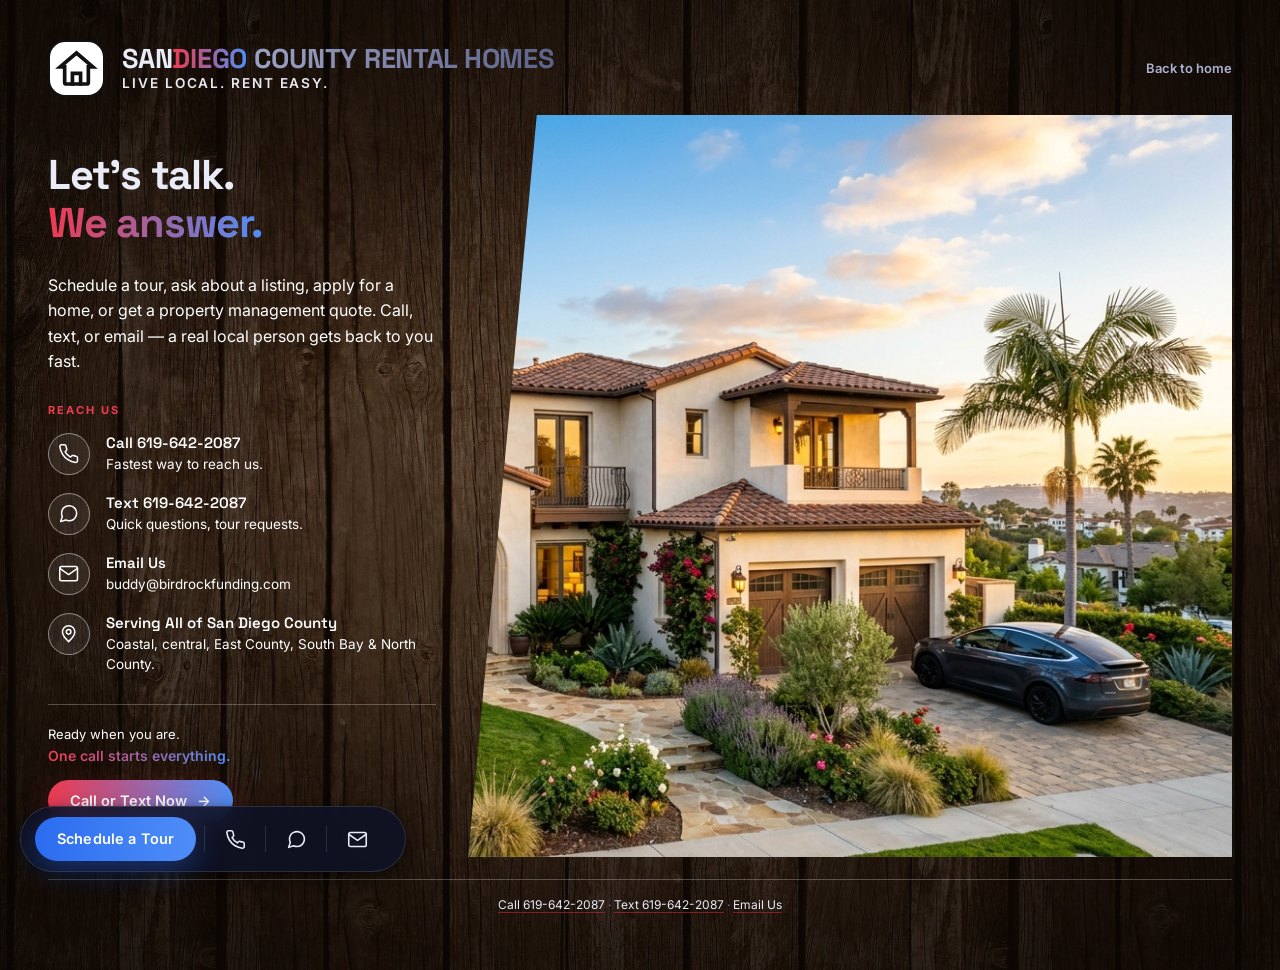
==== contact.html @ 7c3f0041 "Revert cowboy titles, live chat + Schedule gradient blue, rancher-brand black-on-white house logo" ====
<!doctype html>
<html lang="en">
<head>
  <meta charset="UTF-8">
  <meta name="viewport" content="width=device-width, initial-scale=1">
  <title>Contact & Apply | San Diego County Rental Homes</title>
  <meta name="description" content="Contact San Diego County Rental Homes: call or text 619-642-2087, or email us to schedule a tour, apply for a home, or ask about property management.">
  <link rel="preconnect" href="https://fonts.googleapis.com">
  <link rel="preconnect" href="https://fonts.gstatic.com" crossorigin>
  <link href="https://fonts.googleapis.com/css2?family=Space+Grotesk:wght@500;600;700&family=Inter:wght@400;500;600;700&display=swap" rel="stylesheet">
  <link rel="icon" type="image/svg+xml" href="assets/logo.svg">
  <link rel="manifest" href="site.webmanifest">
  <meta name="theme-color" content="#0b0f1e">
  <link rel="stylesheet" href="pages.css?v=17">
  <link rel="stylesheet" href="floating-bar.css?v=6">
</head>
<body>
  <div class="page">
    <nav class="page-nav" aria-label="Main navigation">
      <a class="brand" href="index.html"><img class="brand-mark" src="assets/logo.svg" alt="San Diego County Rental Homes logo"><div><h1 class="brand-title">SAN<span class="accent">DIEGO</span> <span class="suffix">COUNTY RENTAL HOMES</span></h1><span class="brand-sub">LIVE LOCAL. RENT EASY.</span></div></a>
      <a class="back-link" href="index.html">Back to home</a>
    </nav>
    <main class="hero">
      <section class="hero-copy">
        <h2 class="page-heading heading-wide">Let's talk.<br><span class="grad">We answer.</span></h2>
        <p class="page-lede">Schedule a tour, ask about a listing, apply for a home, or get a property management quote. Call, text, or email — a real local person gets back to you fast.</p>
        <div class="section-label">Reach Us</div>
        <div class="features">
          <div class="feature">
            <a class="feature-icon" href="tel:+16196422087" aria-label="Call 619-642-2087"><svg viewBox="0 0 24 24" fill="none" stroke="#ffffff" stroke-width="1.7" stroke-linecap="round" stroke-linejoin="round"><path d="M22 16.92v3a2 2 0 0 1-2.18 2 19.79 19.79 0 0 1-8.63-3.07 19.5 19.5 0 0 1-6-6 19.79 19.79 0 0 1-3.07-8.67A2 2 0 0 1 4.11 2h3a2 2 0 0 1 2 1.72c.127.96.361 1.903.7 2.81a2 2 0 0 1-.45 2.11L8.09 9.91a16 16 0 0 0 6 6l1.27-1.27a2 2 0 0 1 2.11-.45c.907.339 1.85.573 2.81.7A2 2 0 0 1 22 16.92z"/></svg></a>
            <div>
              <h3><a href="tel:+16196422087">Call 619-642-2087</a></h3>
              <p>Fastest way to reach us.</p>
            </div>
          </div>
          <div class="feature">
            <a class="feature-icon" href="sms:+16196422087" aria-label="Text 619-642-2087"><svg viewBox="0 0 24 24" fill="none" stroke="#ffffff" stroke-width="1.7"><path d="M21 11.5a8.38 8.38 0 0 1-.9 3.8 8.5 8.5 0 0 1-7.6 4.7 8.38 8.38 0 0 1-3.8-.9L3 21l1.9-5.7a8.38 8.38 0 0 1-.9-3.8 8.5 8.5 0 0 1 4.7-7.6 8.38 8.38 0 0 1 3.8-.9h.5a8.48 8.48 0 0 1 8 8v.5z" stroke-linecap="round" stroke-linejoin="round"/></svg></a>
            <div>
              <h3><a href="sms:+16196422087">Text 619-642-2087</a></h3>
              <p>Quick questions, tour requests.</p>
            </div>
          </div>
          <div class="feature">
            <a class="feature-icon" href="mailto:buddy@birdrockfunding.com" aria-label="Email us"><svg viewBox="0 0 24 24" fill="none" stroke="#ffffff" stroke-width="1.7"><rect x="2" y="4" width="20" height="16" rx="2"/><path d="m22 6-10 7L2 6" stroke-linecap="round" stroke-linejoin="round"/></svg></a>
            <div>
              <h3><a href="mailto:buddy@birdrockfunding.com">Email Us</a></h3>
              <p>buddy@birdrockfunding.com</p>
            </div>
          </div>
          <div class="feature">
            <a class="feature-icon" href="index.html" aria-label="Service areas"><svg viewBox="0 0 24 24" fill="none" stroke="#ffffff" stroke-width="1.7" stroke-linecap="round" stroke-linejoin="round"><path d="M12 21s-7-6.1-7-11a7 7 0 0 1 14 0c0 4.9-7 11-7 11z"/><circle cx="12" cy="10" r="2.6"/></svg></a>
            <div>
              <h3>Serving All of San Diego County</h3>
              <p>Coastal, central, East County, South Bay &amp; North County.</p>
            </div>
          </div>
        </div>
        <div class="cta-row">
          <div class="cta-text">Ready when you are.<br><strong>One call starts everything.</strong></div>
          <a class="cta-button" href="tel:+16196422087" target="_blank" rel="noopener noreferrer">Call or Text Now <span>→</span></a>
        </div>
      </section>
      <div class="hero-photo-frame"><img src="assets/hero.jpg" alt="A beautiful San Diego rental home at golden hour"></div>
    </main>
    <footer class="page-footer" style="justify-content: center;">
      <div class="footer-contact" style="flex-direction: row; gap: 10px; text-align: center;">
        <span><a href="tel:+16196422087">Call 619-642-2087</a> &middot; <a href="sms:+16196422087">Text 619-642-2087</a> &middot; <a href="mailto:buddy@birdrockfunding.com">Email Us</a></span>
      </div>
    </footer>
  </div>
<nav class="footer-bar" role="navigation" aria-label="App actions">
  <a class="footer-btn footer-cta" aria-label="Schedule a Tour" href="contact.html"><span>Schedule a Tour</span></a>
  <div class="fb-divider"></div>
  <a class="footer-btn" aria-label="Call" href="tel:+16196422087"><svg viewBox="0 0 24 24"><path d="M22 16.92v3a2 2 0 0 1-2.18 2 19.79 19.79 0 0 1-8.63-3.07 19.5 19.5 0 0 1-6-6 19.79 19.79 0 0 1-3.07-8.67A2 2 0 0 1 4.11 2h3a2 2 0 0 1 2 1.72c.127.96.361 1.903.7 2.81a2 2 0 0 1-.45 2.11L8.09 9.91a16 16 0 0 0 6 6l1.27-1.27a2 2 0 0 1 2.11-.45c.907.339 1.85.573 2.81.7A2 2 0 0 1 22 16.92z"/></svg></a>
  <div class="fb-divider"></div>
  <a class="footer-btn" aria-label="Text" href="sms:+16196422087"><svg viewBox="0 0 24 24"><path d="M21 11.5a8.38 8.38 0 0 1-.9 3.8 8.5 8.5 0 0 1-7.6 4.7 8.38 8.38 0 0 1-3.8-.9L3 21l1.9-5.7a8.38 8.38 0 0 1-.9-3.8 8.5 8.5 0 0 1 4.7-7.6 8.38 8.38 0 0 1 3.8-.9h.5a8.48 8.48 0 0 1 8 8v.5z"/></svg></a>
  <div class="fb-divider"></div>
  <a class="footer-btn" aria-label="Email" href="mailto:buddy@birdrockfunding.com"><svg viewBox="0 0 24 24"><rect x="2" y="4" width="20" height="16" rx="2"/><path d="m22 6-10 7L2 6"/></svg></a>
</nav>
<script src="floating-bar.js?v=4"></script>
<script>
  window.chatwootSettings = {
    launcherTitle: "Chat with Buddy",
    position: 'right',
    locale: 'en',
    darkMode: 'dark',
    type: 'expanded'
  };
  (function(d,t) {
    var BASE_URL="https://app.chatwoot.com";
    var g=d.createElement(t),s=d.getElementsByTagName(t)[0];
    g.src=BASE_URL+"/packs/js/sdk.js";
    g.async = true;
    s.parentNode.insertBefore(g,s);
    g.onload=function(){
      window.chatwootSDK.run({
        websiteToken: 'w75DuTkaqM5nry2hyCZPVpFz',
        baseUrl: BASE_URL
      });
      var st = document.createElement('style');
      st.textContent = '#chatwoot_widget_launcher, .woot-widget-bubble, .chatwoot-launcher, ' +
        '.woot-widget-bubble-icon { background: linear-gradient(90deg, #2b6cf0, #4f8ef7) !important; border-radius: 14px; }';
      document.head.appendChild(st);
    }
  })(document,"script");
</script>
</body>
</html>
---- pages.css ----
:root {
  --navy-950: #0b0f1e;
  --navy-900: #0f162c;
  --navy-700: #1c2547;
  --ink: #e9ecf7;
  --ink-dim: #aab1d1;
  --ink-faint: #7b83a8;
  --red: #d7263d;
  --blue: #4f8ef7;
  --red-bright: #ef3a50;
  --white: #ffffff;
  --gradient: linear-gradient(90deg, var(--red-bright), var(--blue));
}

* { box-sizing: border-box; }
html, body { margin: 0; min-height: 100%; }
html { background: var(--navy-950); }
body {
  overflow-x: hidden;
  background: var(--navy-950);
  color: var(--ink);
  font-family: Inter, ui-sans-serif, system-ui, sans-serif;
  -webkit-font-smoothing: antialiased;
}
a { color: inherit; text-decoration: none; }
h1, h2, h3 { font-family: 'Space Grotesk', Inter, ui-sans-serif, system-ui, sans-serif; }

.page { max-width: 1400px; margin: 0 auto; padding: 40px 48px 56px; }
.page-nav { display: flex; align-items: center; justify-content: space-between; gap: 20px; margin-bottom: 18px; }
.brand { display: flex; align-items: center; gap: 17.3px; }
.brand-mark { width: 56.9px; height: 56.9px; border-radius: 17.3px; object-fit: cover; flex-shrink: 0; background: linear-gradient(135deg, #d7263d, #4f8ef7); padding: 2px; }
.brand-title { margin: 0; font: 700 27.2px/1 'Space Grotesk', Inter, sans-serif; letter-spacing: -.01em; white-space: nowrap; }
.brand-title .accent, .page-heading .grad, .cta-text strong { background: var(--gradient); -webkit-background-clip: text; background-clip: text; color: transparent; }
.brand-title .suffix { background: linear-gradient(90deg, #9aa1c2, #5c6389); -webkit-background-clip: text; background-clip: text; color: transparent; }
.brand-sub { margin-top: 7px; color: #e8eaf3; font-size: 13.6px; font-weight: 600; letter-spacing: .14em; }
a.brand-sub { text-decoration: underline; text-decoration-color: rgba(215, 38, 61, .65); text-underline-offset: 4px; text-decoration-thickness: 2px; transition: color .15s, text-decoration-color .15s; }
a.brand-sub:hover { color: #ffffff; text-decoration-color: var(--blue); }
.lede-link { color: #ef3a50; font-weight: 600; text-decoration: underline; text-decoration-color: rgba(215, 38, 61, .55); text-underline-offset: 3px; transition: color .15s, text-decoration-color .15s; }
.lede-link:hover { color: var(--blue); text-decoration-color: var(--blue); }
.back-link { color: var(--ink-dim); font-size: 13px; font-weight: 600; }
.back-link:hover { color: var(--white); }

.hero { display: grid; grid-template-columns: minmax(320px, 420px) 1fr; gap: 0; align-items: stretch; min-height: 720px; }
.hero-copy { display: flex; flex-direction: column; gap: 26px; justify-content: center; padding: 32px 10px 32px 0; }
.page-heading { max-width: 410px; margin: 0; font-size: clamp(39.4px, 3.66vw, 53.4px); font-weight: 700; line-height: 1.15; letter-spacing: -.02em; }
.page-heading.heading-wide { font-size: clamp(36px, 3.25vw, 46px); letter-spacing: -.03em; }
.page-heading.mcp-heading { font-size: clamp(22px, 1.85vw, 28px); letter-spacing: -.025em; }
.page-lede { max-width: 44ch; margin: 0; color: var(--ink); font-size: 16px; line-height: 1.6; }


/* --- Homepage-specific classes (index.html) --- */
.headline { margin: 0; font-size: clamp(39.4px, 3.66vw, 53.4px); font-weight: 700; line-height: 1.15; letter-spacing: -.02em; text-wrap: balance; }
.headline .grad { background: var(--gradient); -webkit-background-clip: text; background-clip: text; color: transparent; }
.lede { max-width: 44ch; margin: 0; color: var(--ink); font-size: 16px; line-height: 1.6; }
.lede .hl { color: #ef3a50; font-weight: 600; }
.brand-mark img { width: 100%; height: 100%; object-fit: cover; border-radius: 15.3px; display: block; }
/* Side bullet list — same as Home page features */
.section-label { color: #ef3a50; font-size: 11px; font-weight: 700; letter-spacing: .18em; text-transform: uppercase; margin: 2px 0 -10px; }
.section-label:empty { display: none; }
.features { display: flex; flex-direction: column; gap: 18px; }
.features.compact { gap: 10px; }
.features.compact .feature-icon { width: 34px; height: 34px; }
.features.compact .feature-icon svg { width: 17px; height: 17px; }
.features.compact h3 { font-size: 13.5px; }
.features.compact p { font-size: 12px; }
.feature { display: flex; gap: 16px; align-items: flex-start; }
.feature-icon { width: 42px; height: 42px; border-radius: 50%; border: 1.5px solid rgba(215,38,61,0.55); display: flex; align-items: center; justify-content: center; flex-shrink: 0; background: rgba(215,38,61,0.08); color: inherit; }
.feature-icon svg { width: 21.25px; height: 21.25px; stroke: #ffffff; }
.feature h3 { font-size: 15px; font-weight: 600; margin: 0 0 2px; color: var(--ink); }
.feature p { font-size: 13.5px; line-height: 1.5; color: var(--ink-faint); margin: 0; max-width: none; }
.feature.active .feature-icon { background: var(--gradient); border-color: transparent; box-shadow: 0 6px 18px rgba(215,38,61,.35); }
.feature.active h3 a { background: var(--gradient); -webkit-background-clip: text; background-clip: text; color: transparent; }
.feature h3 a:hover { color: var(--white); }

.cta-row { display: flex; flex-direction: column; align-items: flex-start; gap: 14px; margin-top: 4px; padding-top: 20px; border-top: 1px solid rgba(255,255,255,.09); }
.cta-text { max-width: 200px; color: var(--ink); font-size: 13px; line-height: 1.5; }
.cta-text strong { font-size: 14px; font-weight: 600; }
.slamdunk-link { display: inline-block; margin-top: 4px; font-size: clamp(20px, 3vw, 28px); font-weight: 800; line-height: 1.25; letter-spacing: -.01em; background: var(--gradient); -webkit-background-clip: text; background-clip: text; color: transparent; transition: opacity .15s, transform .15s; }
.slamdunk-link:hover { opacity: .88; transform: translateY(-1px); }
.page-heading.flow-heading { letter-spacing: -.025em; }
@media (max-width: 980px) {
  .page-heading.flow-heading { font-size: clamp(35px, 7.15vw, 52px); white-space: nowrap; }
}
@media (max-width: 560px) {
  .page-heading.flow-heading { font-size: clamp(24px, 6.5vw, 34px); white-space: nowrap; }
}
.cta-button { display: inline-flex; align-items: center; gap: 10px; padding: 12px 22px; border-radius: 999px; background: var(--gradient); color: var(--white); font-size: 14.5px; font-weight: 600; white-space: nowrap; box-shadow: 0 10px 28px rgba(215,38,61,.35); }
.cta-button:hover { transform: translateY(-1px); }
.hero-photo-frame { position: relative; min-height: 720px; overflow: hidden; clip-path: polygon(9% 0%, 100% 0%, 100% 100%, 0% 100%); background: var(--navy-900); }
.hero-photo-frame img { position: absolute; inset: 0; display: block; width: 100%; height: 100%; object-fit: cover; object-position: 100% 50%; }

.page-footer { display: flex; justify-content: space-between; gap: 20px; margin-top: 22px; padding-top: 16px; border-top: 1px solid rgba(255,255,255,.09); color: var(--ink-faint); font-size: 12px; }
.footer-brand { display: flex; flex-direction: column; gap: 6px; text-align: left; }
.footer-contact { display: flex; flex-direction: column; gap: 5px; text-align: right; line-height: 1.5; }
.footer-contact a { color: var(--ink); text-decoration: underline; text-underline-offset: 3px; text-decoration-color: rgba(215,38,61,.55); }
.footer-contact a:hover { color: var(--white); }

@media (max-width: 980px) {
  .page { padding: 28px 20px 40px; }
  .page-nav { margin-bottom: 24px; }
  .brand { gap: 12px; }
  .brand-mark { width: 48px; height: 48px; border-radius: 14px; }
  .brand-title { font-size: 20px; }
  .brand-sub { font-size: 10px; letter-spacing: .11em; }
  .back-link { font-size: 12px; }
  .hero { grid-template-columns: 1fr; min-height: 0; }
  .hero-copy { gap: 20px; padding: 0 0 24px; }
  .page-heading { max-width: 680px; font-size: clamp(39.4px, 3.66vw, 53.4px); }
  .page-lede { max-width: 680px; }
  .cta-row { max-width: 680px; }
  .hero-photo-frame { min-height: 430px; clip-path: none; }
  .hero-photo-frame img { object-position: 100% 50%; }
}

@media (max-width: 560px) {
  .page-nav { align-items: flex-start; }
  .back-link { padding-top: 10px; }
  .page-heading { font-size: clamp(39.4px, 3.66vw, 53.4px); }
  .cta-text { max-width: 300px; }
  .cta-button { min-height: 44px; }
  .hero-photo-frame, .hero-photo-frame img { min-height: 330px; }
  .page-footer { flex-direction: column; gap: 8px; }
  .footer-contact { text-align: left; }
}

/* ── Wood grain background - full page, follows photo angle (matches AmericasBestLenders.com) ── */
html { background: #2b1d13; }
body {
  background:
    linear-gradient(rgba(20, 12, 6, .45), rgba(20, 12, 6, .45)),
    #2b1d13 url('wood-bg.jpg') center/cover;
}
.hero-copy { padding: 36px 32px 36px 0; }
.hero-copy .lede, .hero-copy .page-lede, .hero-copy .cta-text,
.hero-copy .feature p, .hero-copy .feature h3 { color: #ffffff; }
.hero-copy .feature-icon { border-color: rgba(255,255,255,.45); background: rgba(255,255,255,.08); }
.hero-copy .cta-row { border-top-color: rgba(255,255,255,.25); }
.page-footer { border-top-color: rgba(255,255,255,.25); }
@media (max-width: 980px) {
  .hero-copy { padding: 28px 24px; border-radius: 20px; }
}

/* -- Rancher-brand logo plate (Glenn 9/13 3:23 PM) -- */
.brand-mark { background: #ffffff; border: 2.5px solid #111111; }
---- floating-bar.css ----
/* Floating pill footer bar — app-style persistent actions (Glenn 9/3)
   Same pattern as his reference: centered pill, icon buttons, dividers. Styles the SlamDunk dark theme. */
:root{
  --fb-bg: rgba(13,18,38,.86);
  --fb-border: rgba(255,255,255,.12);
  --fb-icon: #e9ecf7;
  --fb-muted: #7b83a8;
  --fb-shadow:0 8px 24px rgba(0,0,0,.5), 0 2px 6px rgba(0,0,0,.3);
}
.footer-bar{
  position:fixed;
  left:20px;
  bottom:28px;
  display:flex;
  align-items:center;
  gap:6px;
  padding:10px 26px 10px 14px;
  background:var(--fb-bg);
  border:1px solid var(--fb-border);
  border-radius:999px;
  box-shadow:var(--fb-shadow);
  backdrop-filter:blur(12px);
  -webkit-backdrop-filter:blur(12px);
  z-index:9998;
}
.footer-btn{
  display:flex;
  align-items:center;
  justify-content:center;
  width:44px;
  height:44px;
  border-radius:999px;
  background:transparent;
  border:none;
  cursor:pointer;
  color:var(--fb-icon);
  transition:background .15s ease, transform .15s ease;
  text-decoration:none;
}
.footer-btn:hover:not(.active){
  background:rgba(255,255,255,.08);
  transform:translateY(-1px);
}
.footer-btn:active{
  transform:translateY(0);
}
.footer-btn.active{
  background:linear-gradient(90deg, #2b6cf0, #4f8ef7);
  color:#fff;
}
.footer-btn svg{
  width:21px;
  height:21px;
  stroke:currentColor;
  fill:none;
  stroke-width:1.8;
  stroke-linecap:round;
  stroke-linejoin:round;
}
.footer-btn.footer-cta{
  width:auto;
  height:44px;
  padding:0 22px;
  background:linear-gradient(90deg, #2b6cf0, #4f8ef7);
  color:#fff;
  font-weight:600;
  font-size:14.5px;
  letter-spacing:.01em;
  white-space:nowrap;
  border-radius:999px;
  box-shadow:0 10px 28px rgba(43,108,240,.35);
}
.footer-btn.footer-cta span{
  display:block;
  line-height:44px;
}
.footer-btn.footer-cta:hover{
  background:linear-gradient(90deg, #1e56d6, #3a7ef5);
  transform:translateY(-1px);
}
.fb-divider{
  width:1px;
  height:26px;
  background:var(--fb-border);
  margin:0 2px;
}
@media (max-width: 480px){
  .footer-bar{ left:12px; right:84px; bottom:18px; padding:8px 22px 8px 10px; gap:4px; overflow:hidden; }
  .footer-btn{ width:40px; height:40px; flex-shrink:0; }
  .footer-btn.footer-cta{ padding:0 18px; height:44px; font-size:14px; }
  .footer-btn.footer-cta span{ line-height:44px; }
}
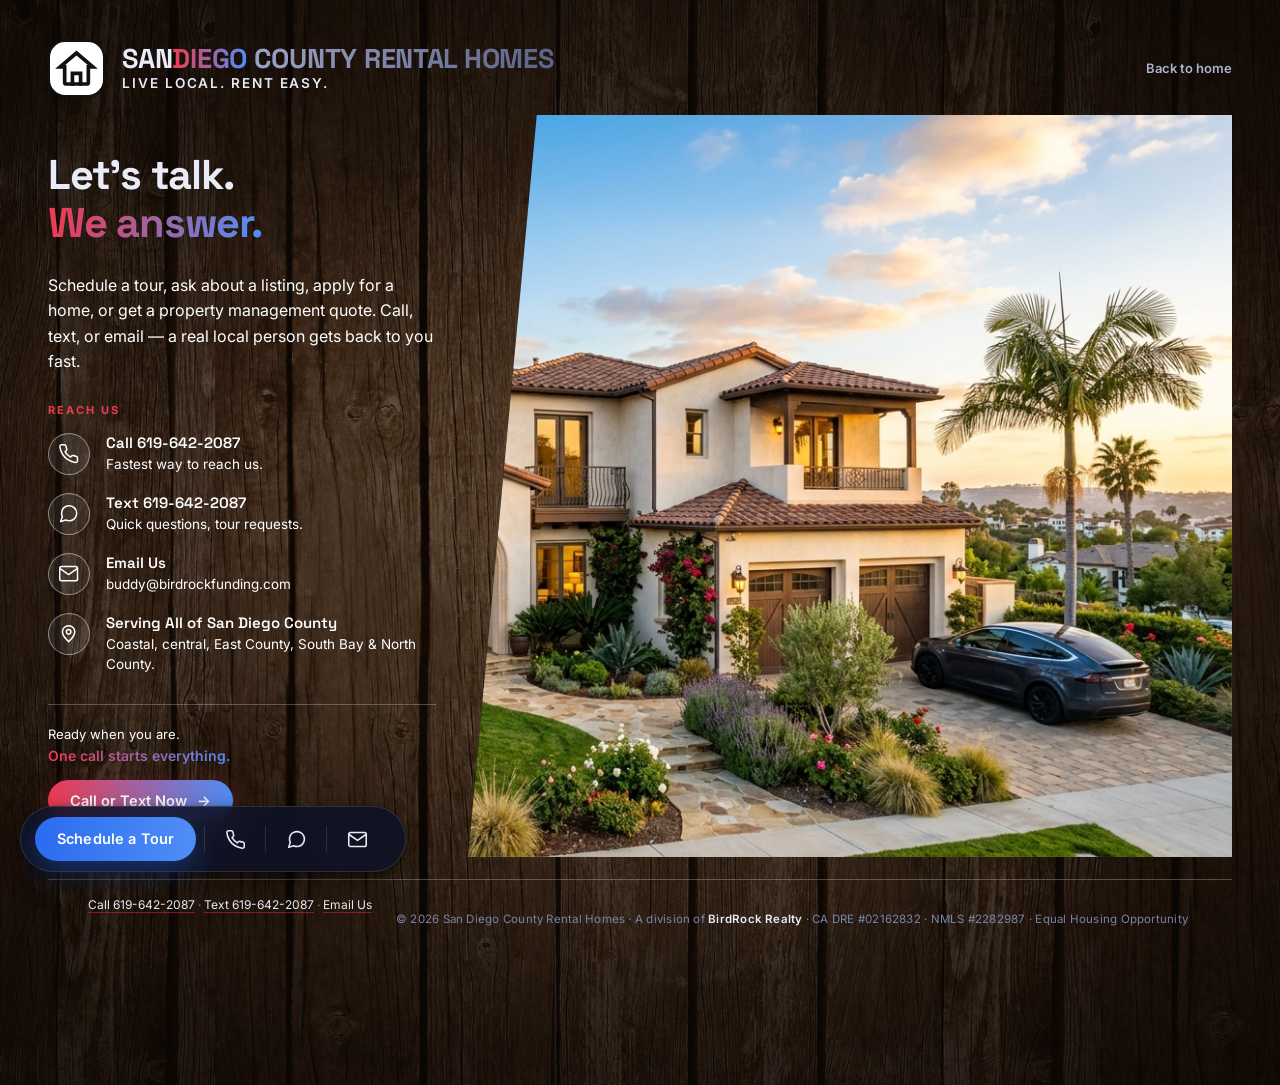
==== commit ab2d33a4: "Add legal licensing footer: division of BirdRock Realty, CA DRE #02162832, NMLS #2282987, Equal Hous" ====
--- a/contact.html
+++ b/contact.html
@@ -12,7 +12,7 @@
   <link rel="manifest" href="site.webmanifest">
   <meta name="theme-color" content="#0b0f1e">
   <link rel="stylesheet" href="pages.css?v=17">
-  <link rel="stylesheet" href="floating-bar.css?v=6">
+  <link rel="stylesheet" href="floating-bar.css?v=7">
 </head>
 <body>
   <div class="page">
@@ -77,7 +77,7 @@
   <div class="fb-divider"></div>
   <a class="footer-btn" aria-label="Email" href="mailto:buddy@birdrockfunding.com"><svg viewBox="0 0 24 24"><rect x="2" y="4" width="20" height="16" rx="2"/><path d="m22 6-10 7L2 6"/></svg></a>
 </nav>
-<script src="floating-bar.js?v=4"></script>
+<script src="floating-bar.js?v=5"></script>
 <script>
   window.chatwootSettings = {
     launcherTitle: "Chat with Buddy",
--- a/floating-bar.css
+++ b/floating-bar.css
@@ -84,6 +84,18 @@
   background:var(--fb-border);
   margin:0 2px;
 }
+
+/* Legal licensing footer (Glenn 9/13) */
+.legal-footer{
+  margin-top:14px;
+  padding:0 4px 100px;
+  color:var(--fb-muted);
+  font-size:11.5px;
+  text-align:center;
+  letter-spacing:.02em;
+  line-height:1.6;
+}
+.legal-footer .lf-strong{ font-weight:600; color:#e9ecf7; }
 @media (max-width: 480px){
   .footer-bar{ left:12px; right:84px; bottom:18px; padding:8px 22px 8px 10px; gap:4px; overflow:hidden; }
   .footer-btn{ width:40px; height:40px; flex-shrink:0; }
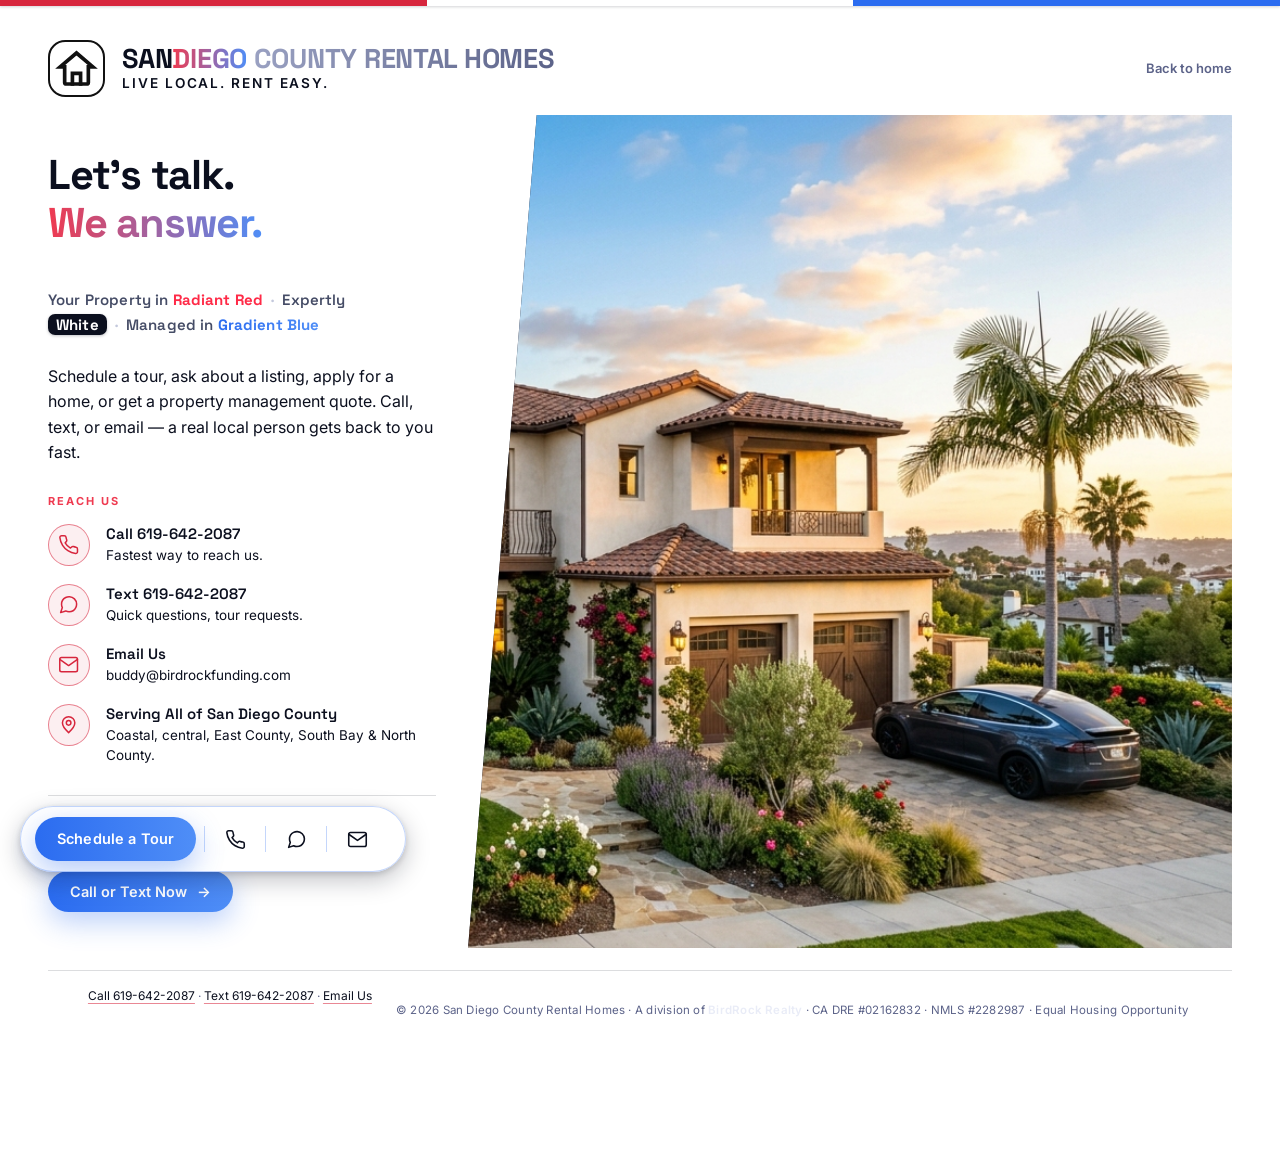
==== commit 50eefb8d: "County site: all-white theme + Red/White/Blue flag styling, flag tagline on all pages (Glenn 9/13 4:" ====
--- a/contact.html
+++ b/contact.html
@@ -10,9 +10,9 @@
   <link href="https://fonts.googleapis.com/css2?family=Space+Grotesk:wght@500;600;700&family=Inter:wght@400;500;600;700&display=swap" rel="stylesheet">
   <link rel="icon" type="image/svg+xml" href="assets/logo.svg">
   <link rel="manifest" href="site.webmanifest">
-  <meta name="theme-color" content="#0b0f1e">
-  <link rel="stylesheet" href="pages.css?v=17">
-  <link rel="stylesheet" href="floating-bar.css?v=7">
+  <meta name="theme-color" content="#ffffff">
+  <link rel="stylesheet" href="pages.css?v=18">
+  <link rel="stylesheet" href="floating-bar.css?v=8">
 </head>
 <body>
   <div class="page">
@@ -77,7 +77,7 @@
   <div class="fb-divider"></div>
   <a class="footer-btn" aria-label="Email" href="mailto:buddy@birdrockfunding.com"><svg viewBox="0 0 24 24"><rect x="2" y="4" width="20" height="16" rx="2"/><path d="m22 6-10 7L2 6"/></svg></a>
 </nav>
-<script src="floating-bar.js?v=5"></script>
+<script src="floating-bar.js?v=6"></script>
 <script>
   window.chatwootSettings = {
     launcherTitle: "Chat with Buddy",
--- a/pages.css
+++ b/pages.css
@@ -142,3 +142,48 @@
 
 /* -- Rancher-brand logo plate (Glenn 9/13 3:23 PM) -- */
 .brand-mark { background: #ffffff; border: 2.5px solid #111111; }
+
+/* ═══ ALL-WHITE + RED / WHITE / BLUE THEME (Glenn 9/13 4:07 PM) ═══ */
+html { background: #ffffff; }
+body {
+  background: #ffffff;
+  color: #0b0f1e;
+}
+/* flag stripe across the very top of every page */
+body::before {
+  content: "";
+  position: fixed; top: 0; left: 0; right: 0; height: 6px; z-index: 9999;
+  background: linear-gradient(90deg, #d7263d 0 33.33%, #ffffff 33.33% 66.66%, #2b6cf0 66.66% 100%);
+  box-shadow: 0 1px 3px rgba(11,15,30,.18);
+}
+.brand-sub { color: #0b0f1e; }
+a.brand-sub:hover { color: #ff2a47; text-decoration-color: var(--blue); }
+.headline, .page-heading, .page-lede, .lede, .cta-text { color: #0b0f1e; }
+.lede .hl { color: #d7263d; }
+.slamdunk-link { background: linear-gradient(90deg, #ff2a47, #2b6cf0); -webkit-background-clip: text; background-clip: text; color: transparent; }
+.feature h3 { color: #0b0f1e; }
+.feature h3 a:hover { color: #d7263d; }
+.feature p { color: #5c6389; }
+.feature-icon { border-color: rgba(215,38,61,.55); background: rgba(215,38,61,.07); }
+.feature-icon svg { stroke: #d7263d !important; }
+.feature.active .feature-icon { background: linear-gradient(90deg, #d7263d, #2b6cf0); border-color: transparent; box-shadow: 0 6px 18px rgba(215,38,61,.3); }
+.feature.active h3 a { background: linear-gradient(90deg, #d7263d, #2b6cf0); -webkit-background-clip: text; background-clip: text; color: transparent; }
+.cta-row, .page-footer { border-top-color: rgba(11,15,30,.14); }
+.page-footer { color: #5c6389; }
+.footer-contact a { color: #0b0f1e; }
+.footer-contact a:hover { color: #ff2a47; }
+.back-link { color: #5c6389; }
+.back-link:hover { color: #0b0f1e; }
+.cta-button { background: linear-gradient(90deg, #2b6cf0, #4f8ef7); box-shadow: 0 10px 28px rgba(43,108,240,.32); }
+.cta-button:hover { transform: translateY(-1px); box-shadow: 0 12px 32px rgba(43,108,240,.42); }
+/* hero-copy was forced white-on-wood by the wood block — flip to dark-on-white */
+.hero-copy .lede, .hero-copy .page-lede, .hero-copy .cta-text,
+.hero-copy .feature p, .hero-copy .feature h3 { color: #0b0f1e; }
+.hero-copy .feature-icon { border-color: rgba(215,38,61,.55); background: rgba(215,38,61,.07); }
+.hero-copy .cta-row { border-top-color: rgba(11,15,30,.14); }
+/* Flag tagline (injected by floating-bar.js on every page) */
+.flag-tagline { margin: 14px 0 0; display: block; font: 600 15px/1.7 'Space Grotesk', Inter, sans-serif; color: #454c66; letter-spacing: .01em; }
+.flag-tagline .ft-sep { color: #c3c8dc; padding: 0 8px; }
+.flag-tagline .ft-red { color: #ff2a47; font-weight: 700; }
+.flag-tagline .ft-white { background: #0b0f1e; color: #ffffff; font-weight: 700; padding: 1px 8px; border-radius: 7px; box-shadow: 0 1px 3px rgba(11,15,30,.25); }
+.flag-tagline .ft-blue { background: linear-gradient(90deg, #2b6cf0, #4f8ef7); -webkit-background-clip: text; background-clip: text; color: transparent; font-weight: 700; }
--- a/floating-bar.css
+++ b/floating-bar.css
@@ -1,12 +1,14 @@
 /* Floating pill footer bar — app-style persistent actions (Glenn 9/3)
    Same pattern as his reference: centered pill, icon buttons, dividers. Styles the SlamDunk dark theme. */
 :root{
-  --fb-bg: rgba(13,18,38,.86);
-  --fb-border: rgba(255,255,255,.12);
-  --fb-icon: #e9ecf7;
-  --fb-muted: #7b83a8;
-  --fb-shadow:0 8px 24px rgba(0,0,0,.5), 0 2px 6px rgba(0,0,0,.3);
+  --fb-bg: rgba(255,255,255,.93);
+  --fb-border: rgba(43,108,240,.28);
+  --fb-icon: #0b0f1e;
+  --fb-muted: #5c6389;
+  --fb-shadow:0 8px 24px rgba(11,15,30,.25), 0 2px 6px rgba(11,15,30,.15);
 }
+/* White theme (Glenn 9/13): page-footer legal line stays readable on white */
+.legal-footer { color: #5c6389; }
 .footer-bar{
   position:fixed;
   left:20px;
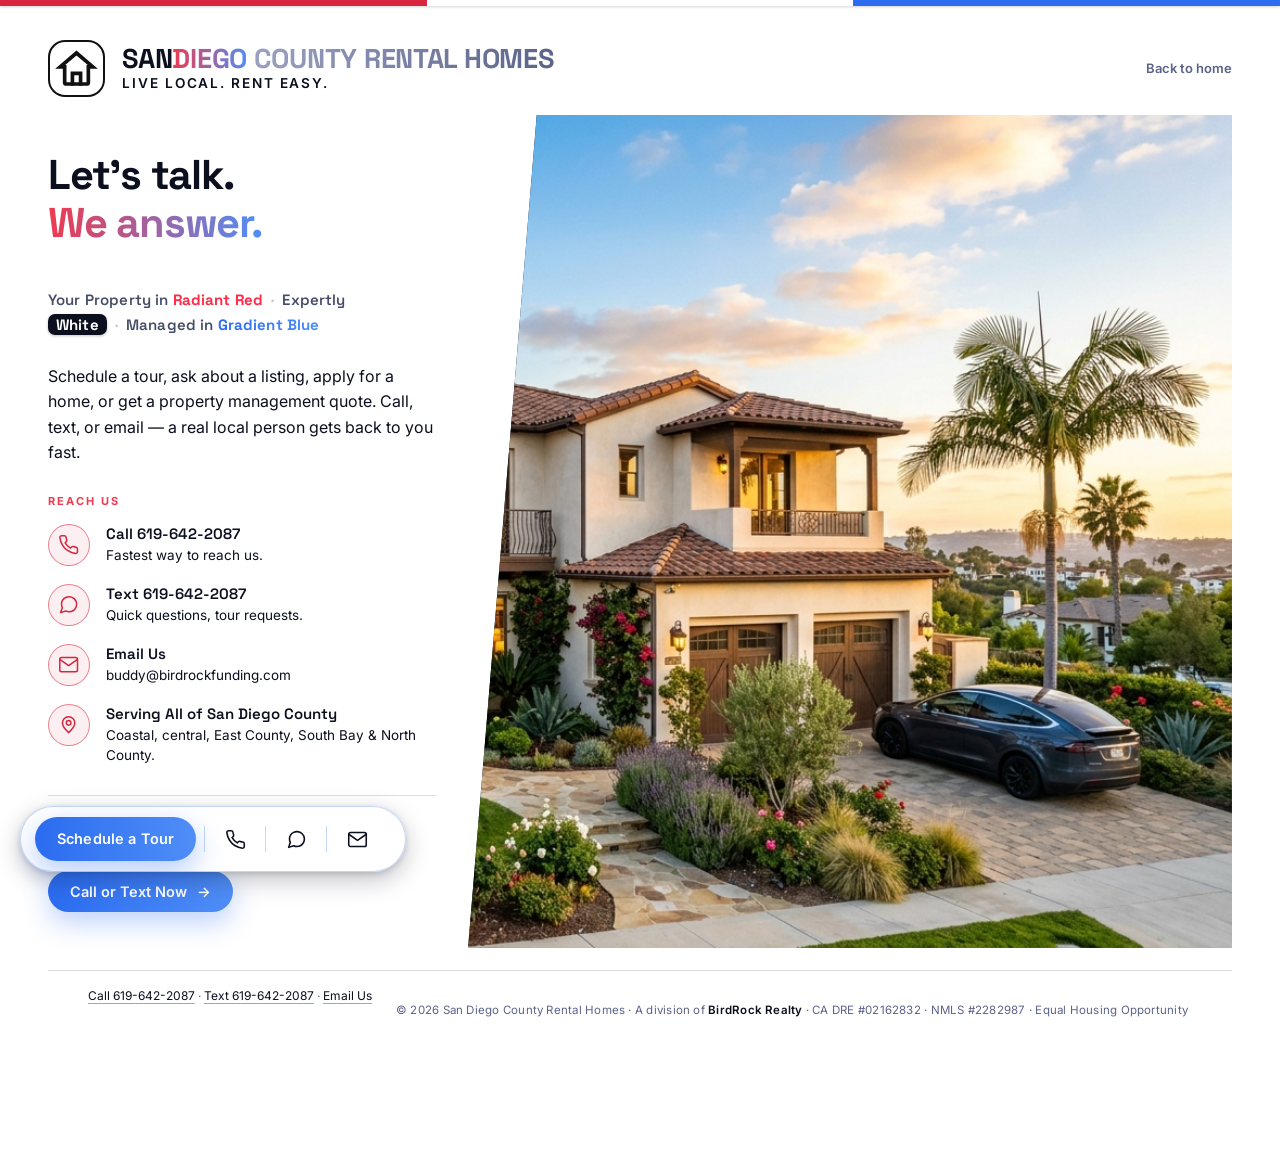
==== commit 9f8af836: "Fix legal footer BirdRock Realty contrast for white theme (v9)" ====
--- a/contact.html
+++ b/contact.html
@@ -12,7 +12,7 @@
   <link rel="manifest" href="site.webmanifest">
   <meta name="theme-color" content="#ffffff">
   <link rel="stylesheet" href="pages.css?v=18">
-  <link rel="stylesheet" href="floating-bar.css?v=8">
+  <link rel="stylesheet" href="floating-bar.css?v=9">
 </head>
 <body>
   <div class="page">
--- a/floating-bar.css
+++ b/floating-bar.css
@@ -97,7 +97,7 @@
   letter-spacing:.02em;
   line-height:1.6;
 }
-.legal-footer .lf-strong{ font-weight:600; color:#e9ecf7; }
+.legal-footer .lf-strong{ font-weight:600; color:#0b0f1e; }
 @media (max-width: 480px){
   .footer-bar{ left:12px; right:84px; bottom:18px; padding:8px 22px 8px 10px; gap:4px; overflow:hidden; }
   .footer-btn{ width:40px; height:40px; flex-shrink:0; }
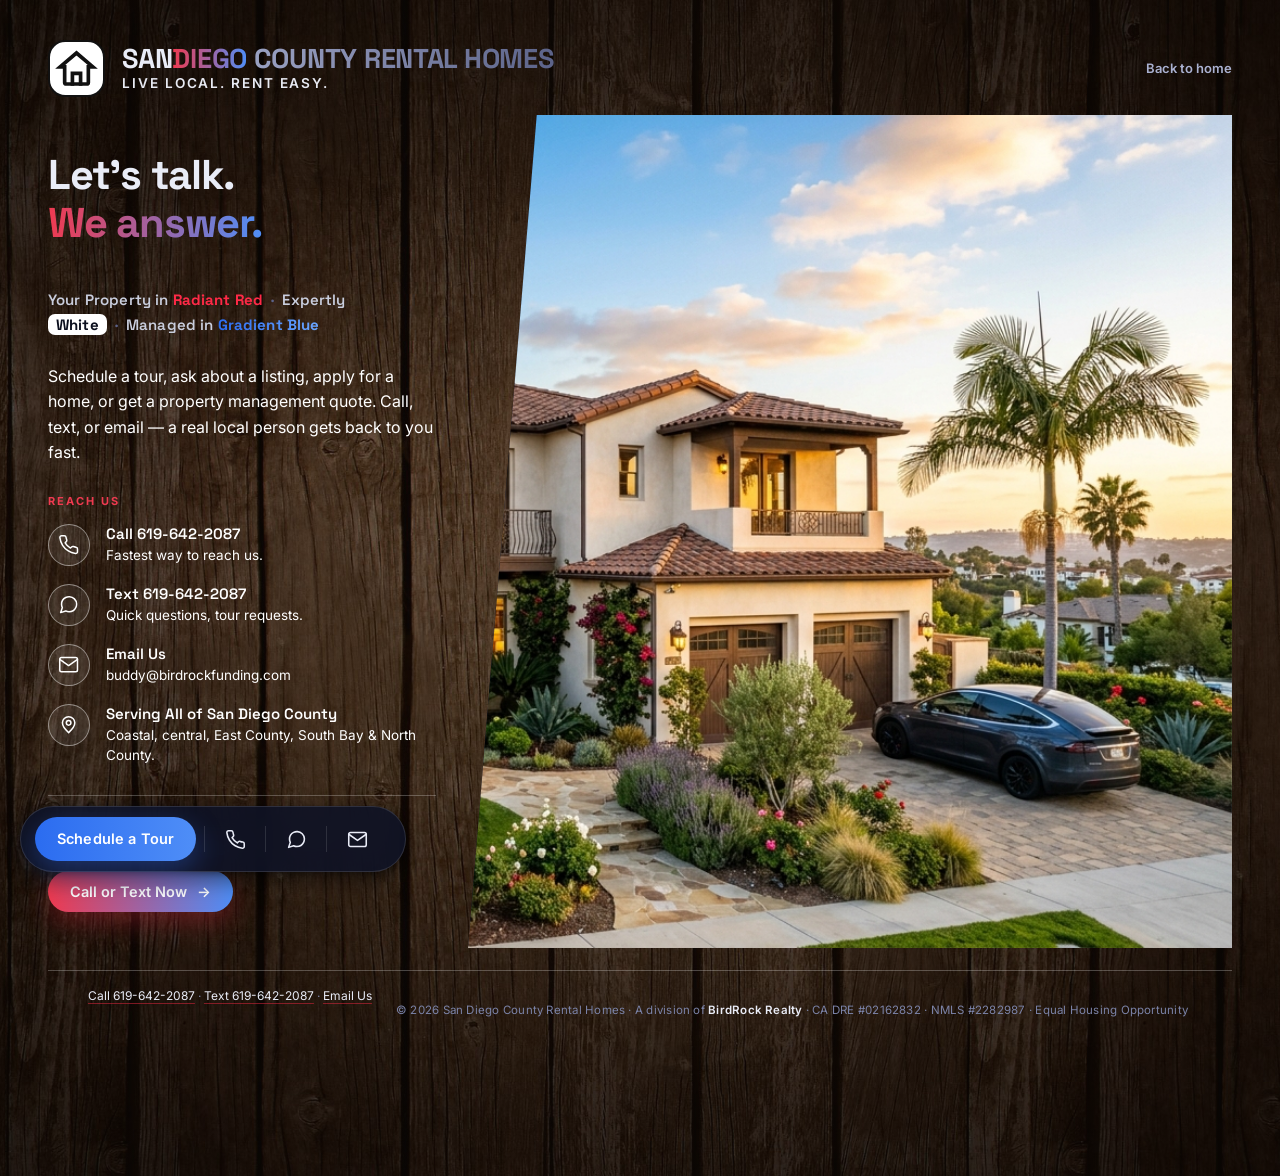
==== commit 98c64b32: "REVERT all-white theme per Glenn (words only stay red/white/blue); tagline kept on all pages, retune" ====
--- a/contact.html
+++ b/contact.html
@@ -10,9 +10,9 @@
   <link href="https://fonts.googleapis.com/css2?family=Space+Grotesk:wght@500;600;700&family=Inter:wght@400;500;600;700&display=swap" rel="stylesheet">
   <link rel="icon" type="image/svg+xml" href="assets/logo.svg">
   <link rel="manifest" href="site.webmanifest">
-  <meta name="theme-color" content="#ffffff">
-  <link rel="stylesheet" href="pages.css?v=18">
-  <link rel="stylesheet" href="floating-bar.css?v=9">
+  <meta name="theme-color" content="#0b0f1e">
+  <link rel="stylesheet" href="pages.css?v=19">
+  <link rel="stylesheet" href="floating-bar.css?v=10">
 </head>
 <body>
   <div class="page">
--- a/pages.css
+++ b/pages.css
@@ -143,47 +143,10 @@
 /* -- Rancher-brand logo plate (Glenn 9/13 3:23 PM) -- */
 .brand-mark { background: #ffffff; border: 2.5px solid #111111; }
 
-/* ═══ ALL-WHITE + RED / WHITE / BLUE THEME (Glenn 9/13 4:07 PM) ═══ */
-html { background: #ffffff; }
-body {
-  background: #ffffff;
-  color: #0b0f1e;
-}
-/* flag stripe across the very top of every page */
-body::before {
-  content: "";
-  position: fixed; top: 0; left: 0; right: 0; height: 6px; z-index: 9999;
-  background: linear-gradient(90deg, #d7263d 0 33.33%, #ffffff 33.33% 66.66%, #2b6cf0 66.66% 100%);
-  box-shadow: 0 1px 3px rgba(11,15,30,.18);
-}
-.brand-sub { color: #0b0f1e; }
-a.brand-sub:hover { color: #ff2a47; text-decoration-color: var(--blue); }
-.headline, .page-heading, .page-lede, .lede, .cta-text { color: #0b0f1e; }
-.lede .hl { color: #d7263d; }
-.slamdunk-link { background: linear-gradient(90deg, #ff2a47, #2b6cf0); -webkit-background-clip: text; background-clip: text; color: transparent; }
-.feature h3 { color: #0b0f1e; }
-.feature h3 a:hover { color: #d7263d; }
-.feature p { color: #5c6389; }
-.feature-icon { border-color: rgba(215,38,61,.55); background: rgba(215,38,61,.07); }
-.feature-icon svg { stroke: #d7263d !important; }
-.feature.active .feature-icon { background: linear-gradient(90deg, #d7263d, #2b6cf0); border-color: transparent; box-shadow: 0 6px 18px rgba(215,38,61,.3); }
-.feature.active h3 a { background: linear-gradient(90deg, #d7263d, #2b6cf0); -webkit-background-clip: text; background-clip: text; color: transparent; }
-.cta-row, .page-footer { border-top-color: rgba(11,15,30,.14); }
-.page-footer { color: #5c6389; }
-.footer-contact a { color: #0b0f1e; }
-.footer-contact a:hover { color: #ff2a47; }
-.back-link { color: #5c6389; }
-.back-link:hover { color: #0b0f1e; }
-.cta-button { background: linear-gradient(90deg, #2b6cf0, #4f8ef7); box-shadow: 0 10px 28px rgba(43,108,240,.32); }
-.cta-button:hover { transform: translateY(-1px); box-shadow: 0 12px 32px rgba(43,108,240,.42); }
-/* hero-copy was forced white-on-wood by the wood block — flip to dark-on-white */
-.hero-copy .lede, .hero-copy .page-lede, .hero-copy .cta-text,
-.hero-copy .feature p, .hero-copy .feature h3 { color: #0b0f1e; }
-.hero-copy .feature-icon { border-color: rgba(215,38,61,.55); background: rgba(215,38,61,.07); }
-.hero-copy .cta-row { border-top-color: rgba(11,15,30,.14); }
-/* Flag tagline (injected by floating-bar.js on every page) */
-.flag-tagline { margin: 14px 0 0; display: block; font: 600 15px/1.7 'Space Grotesk', Inter, sans-serif; color: #454c66; letter-spacing: .01em; }
-.flag-tagline .ft-sep { color: #c3c8dc; padding: 0 8px; }
+/* ═══ REVERT of all-white theme (Glenn 9/13 4:13 PM: "The Words not the whole Site. Change it back.")
+   Wood/dark theme restored. ONLY the tagline words stay Red / White / Blue. ═══ */
+.flag-tagline { margin: 14px 0 0; display: block; font: 600 15px/1.7 'Space Grotesk', Inter, sans-serif; color: #c9cede; letter-spacing: .01em; }
+.flag-tagline .ft-sep { color: #5c6389; padding: 0 8px; }
 .flag-tagline .ft-red { color: #ff2a47; font-weight: 700; }
-.flag-tagline .ft-white { background: #0b0f1e; color: #ffffff; font-weight: 700; padding: 1px 8px; border-radius: 7px; box-shadow: 0 1px 3px rgba(11,15,30,.25); }
-.flag-tagline .ft-blue { background: linear-gradient(90deg, #2b6cf0, #4f8ef7); -webkit-background-clip: text; background-clip: text; color: transparent; font-weight: 700; }
+.flag-tagline .ft-white { background: #ffffff; color: #0b0f1e; font-weight: 700; padding: 1px 8px; border-radius: 7px; }
+.flag-tagline .ft-blue { background: linear-gradient(90deg, #2b6cf0, #6ba6ff); -webkit-background-clip: text; background-clip: text; color: transparent; font-weight: 700; }
--- a/floating-bar.css
+++ b/floating-bar.css
@@ -1,14 +1,12 @@
 /* Floating pill footer bar — app-style persistent actions (Glenn 9/3)
    Same pattern as his reference: centered pill, icon buttons, dividers. Styles the SlamDunk dark theme. */
 :root{
-  --fb-bg: rgba(255,255,255,.93);
-  --fb-border: rgba(43,108,240,.28);
-  --fb-icon: #0b0f1e;
-  --fb-muted: #5c6389;
-  --fb-shadow:0 8px 24px rgba(11,15,30,.25), 0 2px 6px rgba(11,15,30,.15);
+  --fb-bg: rgba(13,18,38,.86);
+  --fb-border: rgba(255,255,255,.12);
+  --fb-icon: #e9ecf7;
+  --fb-muted: #7b83a8;
+  --fb-shadow:0 8px 24px rgba(0,0,0,.5), 0 2px 6px rgba(0,0,0,.3);
 }
-/* White theme (Glenn 9/13): page-footer legal line stays readable on white */
-.legal-footer { color: #5c6389; }
 .footer-bar{
   position:fixed;
   left:20px;
@@ -97,7 +95,7 @@
   letter-spacing:.02em;
   line-height:1.6;
 }
-.legal-footer .lf-strong{ font-weight:600; color:#0b0f1e; }
+.legal-footer .lf-strong{ font-weight:600; color:#e9ecf7; }
 @media (max-width: 480px){
   .footer-bar{ left:12px; right:84px; bottom:18px; padding:8px 22px 8px 10px; gap:4px; overflow:hidden; }
   .footer-btn{ width:40px; height:40px; flex-shrink:0; }
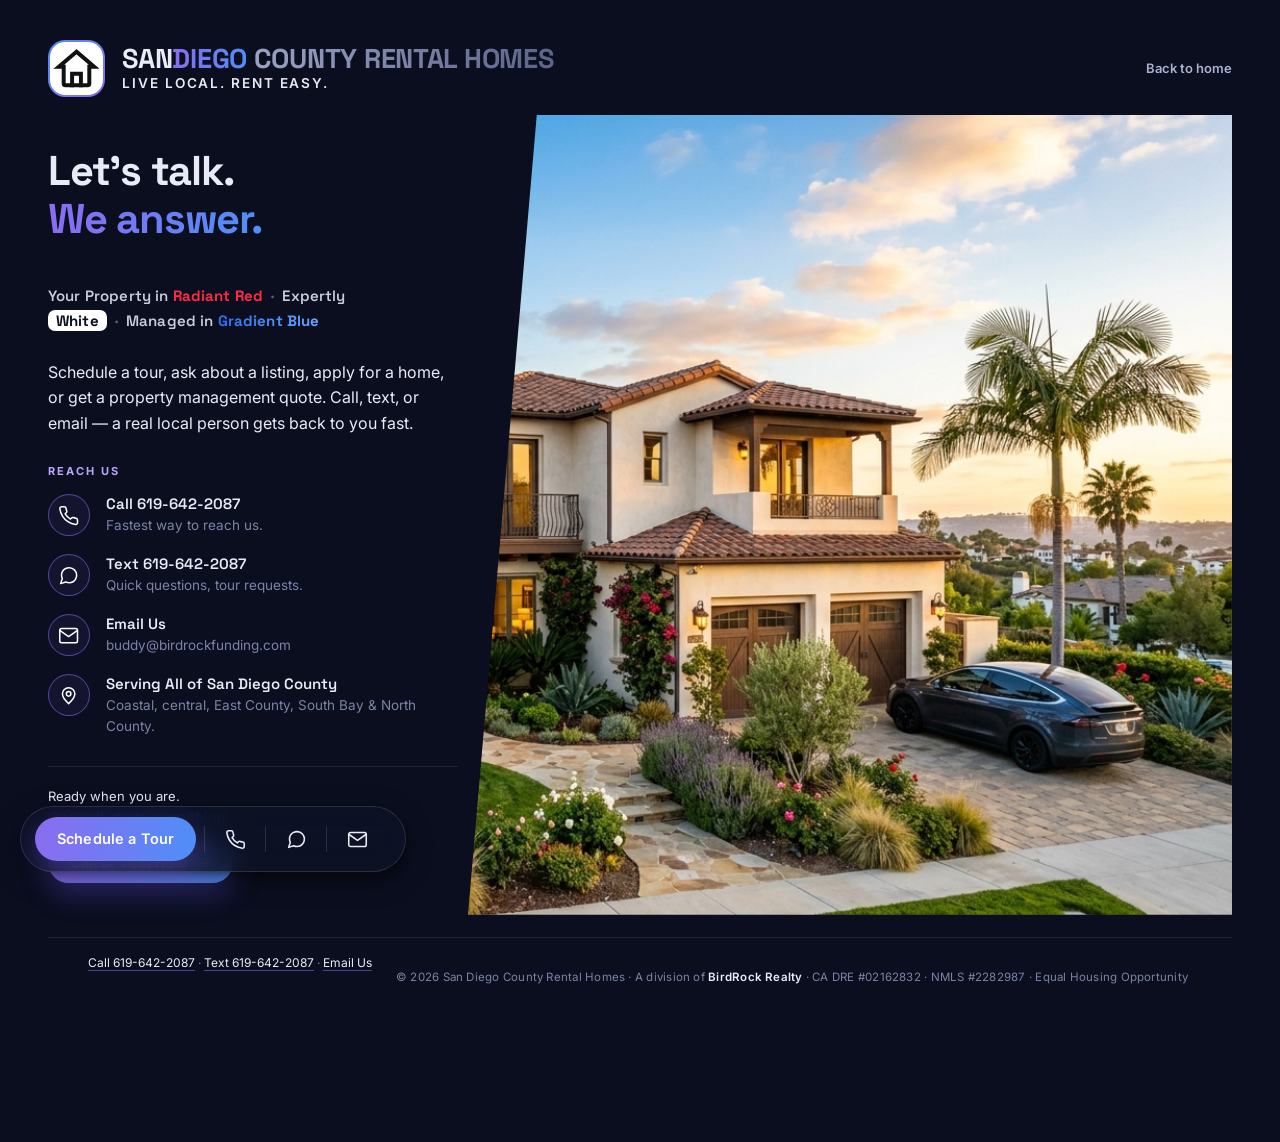
==== commit 98107748: "Convert to SlamDunk Technologies template (Glenn 9/22): adopt slamdunktechnologies.com pages.css the" ====
--- a/contact.html
+++ b/contact.html
@@ -10,9 +10,9 @@
   <link href="https://fonts.googleapis.com/css2?family=Space+Grotesk:wght@500;600;700&family=Inter:wght@400;500;600;700&display=swap" rel="stylesheet">
   <link rel="icon" type="image/svg+xml" href="assets/logo.svg">
   <link rel="manifest" href="site.webmanifest">
-  <meta name="theme-color" content="#0b0f1e">
-  <link rel="stylesheet" href="pages.css?v=19">
-  <link rel="stylesheet" href="floating-bar.css?v=10">
+  <meta name="theme-color" content="#000000">
+  <link rel="stylesheet" href="pages.css?v=12">
+  <link rel="stylesheet" href="floating-bar.css?v=4">
 </head>
 <body>
   <div class="page">
@@ -94,7 +94,7 @@
     s.parentNode.insertBefore(g,s);
     g.onload=function(){
       window.chatwootSDK.run({
-        websiteToken: 'w75DuTkaqM5nry2hyCZPVpFz',
+        websiteToken: 'yThfudZBD2Ke6P4F8vaH173w',
         baseUrl: BASE_URL
       });
       var st = document.createElement('style');
--- a/pages.css
+++ b/pages.css
@@ -1,19 +1,18 @@
 :root {
-  --navy-950: #0b0f1e;
-  --navy-900: #0f162c;
+  --navy-950: #0a0e1f;
+  --navy-900: #0d1226;
   --navy-700: #1c2547;
   --ink: #e9ecf7;
   --ink-dim: #aab1d1;
   --ink-faint: #7b83a8;
-  --red: #d7263d;
+  --violet: #8b6cf0;
   --blue: #4f8ef7;
-  --red-bright: #ef3a50;
   --white: #ffffff;
-  --gradient: linear-gradient(90deg, var(--red-bright), var(--blue));
+  --gradient: linear-gradient(90deg, var(--violet), var(--blue));
 }
 
 * { box-sizing: border-box; }
-html, body { margin: 0; min-height: 100%; }
+html, body { margin: 0; min-height: 100%; overscroll-behavior-x: none; }
 html { background: var(--navy-950); }
 body {
   overflow-x: hidden;
@@ -28,14 +27,14 @@
 .page { max-width: 1400px; margin: 0 auto; padding: 40px 48px 56px; }
 .page-nav { display: flex; align-items: center; justify-content: space-between; gap: 20px; margin-bottom: 18px; }
 .brand { display: flex; align-items: center; gap: 17.3px; }
-.brand-mark { width: 56.9px; height: 56.9px; border-radius: 17.3px; object-fit: cover; flex-shrink: 0; background: linear-gradient(135deg, #d7263d, #4f8ef7); padding: 2px; }
+.brand-mark { width: 56.9px; height: 56.9px; border-radius: 17.3px; object-fit: cover; flex-shrink: 0; background: linear-gradient(135deg, #4f8ef7, #8b6cf0); padding: 2px; }
 .brand-title { margin: 0; font: 700 27.2px/1 'Space Grotesk', Inter, sans-serif; letter-spacing: -.01em; white-space: nowrap; }
 .brand-title .accent, .page-heading .grad, .cta-text strong { background: var(--gradient); -webkit-background-clip: text; background-clip: text; color: transparent; }
 .brand-title .suffix { background: linear-gradient(90deg, #9aa1c2, #5c6389); -webkit-background-clip: text; background-clip: text; color: transparent; }
 .brand-sub { margin-top: 7px; color: #e8eaf3; font-size: 13.6px; font-weight: 600; letter-spacing: .14em; }
-a.brand-sub { text-decoration: underline; text-decoration-color: rgba(215, 38, 61, .65); text-underline-offset: 4px; text-decoration-thickness: 2px; transition: color .15s, text-decoration-color .15s; }
+a.brand-sub { text-decoration: none; transition: color .15s; }
 a.brand-sub:hover { color: #ffffff; text-decoration-color: var(--blue); }
-.lede-link { color: #ef3a50; font-weight: 600; text-decoration: underline; text-decoration-color: rgba(215, 38, 61, .55); text-underline-offset: 3px; transition: color .15s, text-decoration-color .15s; }
+.lede-link { color: #a98cff; font-weight: 600; text-decoration: underline; text-decoration-color: rgba(139, 108, 240, .55); text-underline-offset: 3px; transition: color .15s, text-decoration-color .15s; }
 .lede-link:hover { color: var(--blue); text-decoration-color: var(--blue); }
 .back-link { color: var(--ink-dim); font-size: 13px; font-weight: 600; }
 .back-link:hover { color: var(--white); }
@@ -52,10 +51,10 @@
 .headline { margin: 0; font-size: clamp(39.4px, 3.66vw, 53.4px); font-weight: 700; line-height: 1.15; letter-spacing: -.02em; text-wrap: balance; }
 .headline .grad { background: var(--gradient); -webkit-background-clip: text; background-clip: text; color: transparent; }
 .lede { max-width: 44ch; margin: 0; color: var(--ink); font-size: 16px; line-height: 1.6; }
-.lede .hl { color: #ef3a50; font-weight: 600; }
+.lede .hl { color: #b9a6ff; font-weight: 600; }
 .brand-mark img { width: 100%; height: 100%; object-fit: cover; border-radius: 15.3px; display: block; }
 /* Side bullet list — same as Home page features */
-.section-label { color: #ef3a50; font-size: 11px; font-weight: 700; letter-spacing: .18em; text-transform: uppercase; margin: 2px 0 -10px; }
+.section-label { color: #b9a6ff; font-size: 11px; font-weight: 700; letter-spacing: .18em; text-transform: uppercase; margin: 2px 0 -10px; }
 .section-label:empty { display: none; }
 .features { display: flex; flex-direction: column; gap: 18px; }
 .features.compact { gap: 10px; }
@@ -64,11 +63,11 @@
 .features.compact h3 { font-size: 13.5px; }
 .features.compact p { font-size: 12px; }
 .feature { display: flex; gap: 16px; align-items: flex-start; }
-.feature-icon { width: 42px; height: 42px; border-radius: 50%; border: 1.5px solid rgba(215,38,61,0.55); display: flex; align-items: center; justify-content: center; flex-shrink: 0; background: rgba(215,38,61,0.08); color: inherit; }
+.feature-icon { width: 42px; height: 42px; border-radius: 50%; border: 1.5px solid rgba(139,108,240,0.55); display: flex; align-items: center; justify-content: center; flex-shrink: 0; background: rgba(139,108,240,0.08); color: inherit; }
 .feature-icon svg { width: 21.25px; height: 21.25px; stroke: #ffffff; }
 .feature h3 { font-size: 15px; font-weight: 600; margin: 0 0 2px; color: var(--ink); }
 .feature p { font-size: 13.5px; line-height: 1.5; color: var(--ink-faint); margin: 0; max-width: none; }
-.feature.active .feature-icon { background: var(--gradient); border-color: transparent; box-shadow: 0 6px 18px rgba(215,38,61,.35); }
+.feature.active .feature-icon { background: var(--gradient); border-color: transparent; box-shadow: 0 6px 18px rgba(107,90,240,.35); }
 .feature.active h3 a { background: var(--gradient); -webkit-background-clip: text; background-clip: text; color: transparent; }
 .feature h3 a:hover { color: var(--white); }
 
@@ -84,7 +83,7 @@
 @media (max-width: 560px) {
   .page-heading.flow-heading { font-size: clamp(24px, 6.5vw, 34px); white-space: nowrap; }
 }
-.cta-button { display: inline-flex; align-items: center; gap: 10px; padding: 12px 22px; border-radius: 999px; background: var(--gradient); color: var(--white); font-size: 14.5px; font-weight: 600; white-space: nowrap; box-shadow: 0 10px 28px rgba(215,38,61,.35); }
+.cta-button { display: inline-flex; align-items: center; gap: 10px; padding: 12px 22px; border-radius: 999px; background: var(--gradient); color: var(--white); font-size: 14.5px; font-weight: 600; white-space: nowrap; box-shadow: 0 10px 28px rgba(107,90,240,.35); }
 .cta-button:hover { transform: translateY(-1px); }
 .hero-photo-frame { position: relative; min-height: 720px; overflow: hidden; clip-path: polygon(9% 0%, 100% 0%, 100% 100%, 0% 100%); background: var(--navy-900); }
 .hero-photo-frame img { position: absolute; inset: 0; display: block; width: 100%; height: 100%; object-fit: cover; object-position: 100% 50%; }
@@ -92,7 +91,7 @@
 .page-footer { display: flex; justify-content: space-between; gap: 20px; margin-top: 22px; padding-top: 16px; border-top: 1px solid rgba(255,255,255,.09); color: var(--ink-faint); font-size: 12px; }
 .footer-brand { display: flex; flex-direction: column; gap: 6px; text-align: left; }
 .footer-contact { display: flex; flex-direction: column; gap: 5px; text-align: right; line-height: 1.5; }
-.footer-contact a { color: var(--ink); text-decoration: underline; text-underline-offset: 3px; text-decoration-color: rgba(215,38,61,.55); }
+.footer-contact a { color: var(--ink); text-decoration: underline; text-underline-offset: 3px; text-decoration-color: rgba(139,108,240,.55); }
 .footer-contact a:hover { color: var(--white); }
 
 @media (max-width: 980px) {
@@ -123,28 +122,7 @@
   .footer-contact { text-align: left; }
 }
 
-/* ── Wood grain background - full page, follows photo angle (matches AmericasBestLenders.com) ── */
-html { background: #2b1d13; }
-body {
-  background:
-    linear-gradient(rgba(20, 12, 6, .45), rgba(20, 12, 6, .45)),
-    #2b1d13 url('wood-bg.jpg') center/cover;
-}
-.hero-copy { padding: 36px 32px 36px 0; }
-.hero-copy .lede, .hero-copy .page-lede, .hero-copy .cta-text,
-.hero-copy .feature p, .hero-copy .feature h3 { color: #ffffff; }
-.hero-copy .feature-icon { border-color: rgba(255,255,255,.45); background: rgba(255,255,255,.08); }
-.hero-copy .cta-row { border-top-color: rgba(255,255,255,.25); }
-.page-footer { border-top-color: rgba(255,255,255,.25); }
-@media (max-width: 980px) {
-  .hero-copy { padding: 28px 24px; border-radius: 20px; }
-}
-
-/* -- Rancher-brand logo plate (Glenn 9/13 3:23 PM) -- */
-.brand-mark { background: #ffffff; border: 2.5px solid #111111; }
-
-/* ═══ REVERT of all-white theme (Glenn 9/13 4:13 PM: "The Words not the whole Site. Change it back.")
-   Wood/dark theme restored. ONLY the tagline words stay Red / White / Blue. ═══ */
+/* BirdRock Management legal tagline - Red/White/Blue words only (Glenn 9/13), kept through SlamDunk template conversion 9/22 */
 .flag-tagline { margin: 14px 0 0; display: block; font: 600 15px/1.7 'Space Grotesk', Inter, sans-serif; color: #c9cede; letter-spacing: .01em; }
 .flag-tagline .ft-sep { color: #5c6389; padding: 0 8px; }
 .flag-tagline .ft-red { color: #ff2a47; font-weight: 700; }
--- a/floating-bar.css
+++ b/floating-bar.css
@@ -45,7 +45,7 @@
   transform:translateY(0);
 }
 .footer-btn.active{
-  background:linear-gradient(90deg, #2b6cf0, #4f8ef7);
+  background:linear-gradient(90deg, #8b6cf0, #4f8ef7);
   color:#fff;
 }
 .footer-btn svg{
@@ -61,21 +61,21 @@
   width:auto;
   height:44px;
   padding:0 22px;
-  background:linear-gradient(90deg, #2b6cf0, #4f8ef7);
+  background:linear-gradient(90deg, #8b6cf0, #4f8ef7);
   color:#fff;
   font-weight:600;
   font-size:14.5px;
   letter-spacing:.01em;
   white-space:nowrap;
   border-radius:999px;
-  box-shadow:0 10px 28px rgba(43,108,240,.35);
+  box-shadow:0 10px 28px rgba(107,90,240,.35);
 }
 .footer-btn.footer-cta span{
   display:block;
   line-height:44px;
 }
 .footer-btn.footer-cta:hover{
-  background:linear-gradient(90deg, #1e56d6, #3a7ef5);
+  background:linear-gradient(90deg, #7a5be0, #3f7ef7);
   transform:translateY(-1px);
 }
 .fb-divider{
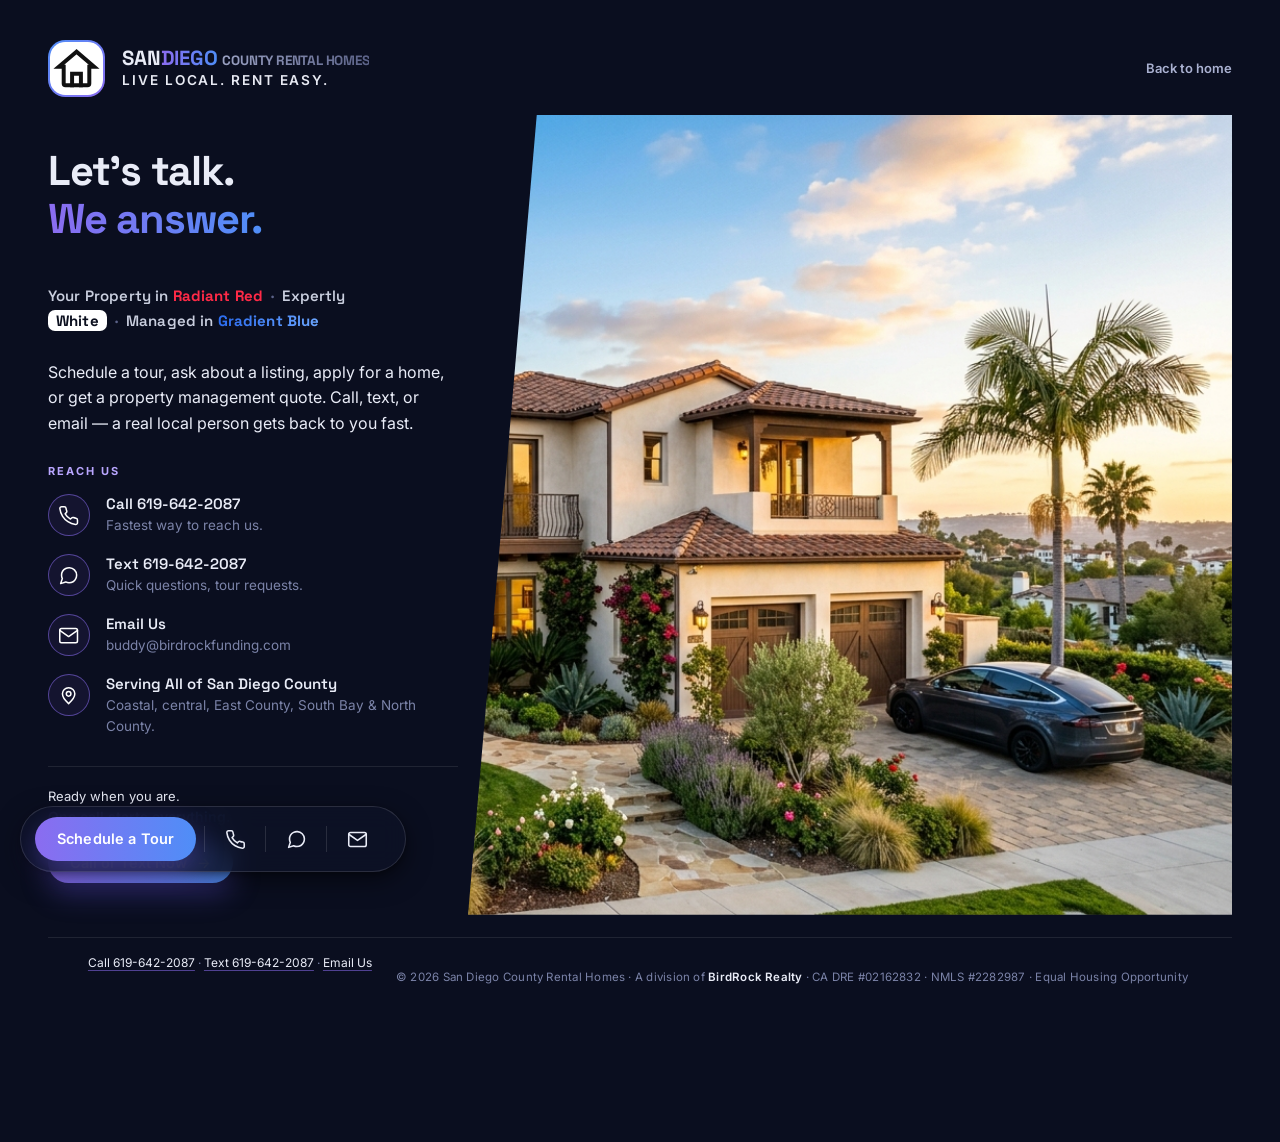
==== commit e960ec7c: "SlamDunk template: brand-title size fit for longer rental-homes name" ====
--- a/contact.html
+++ b/contact.html
@@ -11,7 +11,7 @@
   <link rel="icon" type="image/svg+xml" href="assets/logo.svg">
   <link rel="manifest" href="site.webmanifest">
   <meta name="theme-color" content="#000000">
-  <link rel="stylesheet" href="pages.css?v=12">
+  <link rel="stylesheet" href="pages.css?v=13">
   <link rel="stylesheet" href="floating-bar.css?v=4">
 </head>
 <body>
--- a/pages.css
+++ b/pages.css
@@ -128,3 +128,7 @@
 .flag-tagline .ft-red { color: #ff2a47; font-weight: 700; }
 .flag-tagline .ft-white { background: #ffffff; color: #0b0f1e; font-weight: 700; padding: 1px 8px; border-radius: 7px; }
 .flag-tagline .ft-blue { background: linear-gradient(90deg, #2b6cf0, #6ba6ff); -webkit-background-clip: text; background-clip: text; color: transparent; font-weight: 700; }
+
+/* Brand title fit override - rental names are longer than SLAMDUNK */
+.brand-title { font-size: 20.4px; }
+.brand-title .suffix { font-size: 13.5px; }
